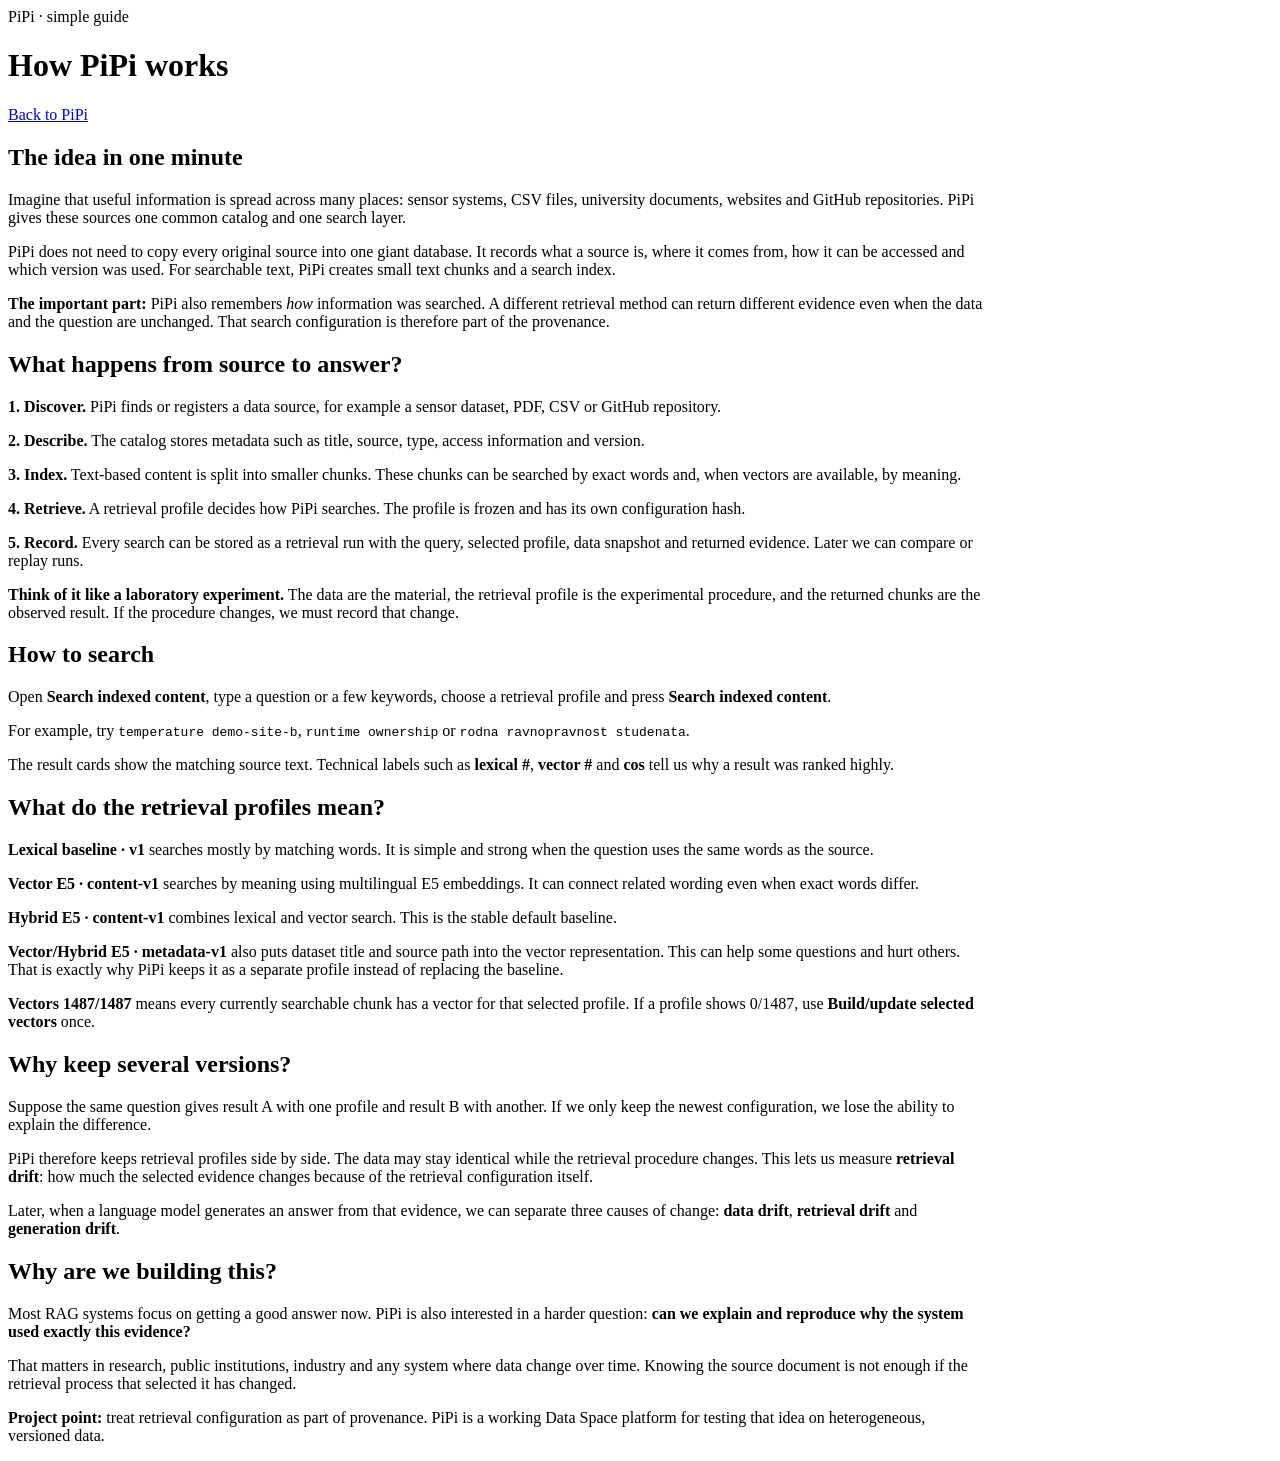
==== web/tutorial.html @ 73e10e8e "Add simple PiPi one-page tutorial" ====
<!doctype html>
<html lang="en">
<head>
  <meta charset="utf-8">
  <meta name="viewport" content="width=device-width, initial-scale=1">
  <title>PiPi Data Space · Simple Guide</title>
  <link rel="stylesheet" href="/portal/styles.css">
</head>
<body>
  <main class="shell" style="max-width:980px">
    <header class="topbar">
      <div>
        <div class="eyebrow">PiPi · simple guide</div>
        <h1>How PiPi works</h1>
      </div>
      <div class="top-actions">
        <a class="button-link" href="/portal/">Back to PiPi</a>
      </div>
    </header>

    <section class="card">
      <h2>The idea in one minute</h2>
      <p>Imagine that useful information is spread across many places: sensor systems, CSV files, university documents, websites and GitHub repositories. PiPi gives these sources one common catalog and one search layer.</p>
      <p>PiPi does not need to copy every original source into one giant database. It records what a source is, where it comes from, how it can be accessed and which version was used. For searchable text, PiPi creates small text chunks and a search index.</p>
      <p><strong>The important part:</strong> PiPi also remembers <em>how</em> information was searched. A different retrieval method can return different evidence even when the data and the question are unchanged. That search configuration is therefore part of the provenance.</p>
    </section>

    <section class="card">
      <h2>What happens from source to answer?</h2>
      <p><strong>1. Discover.</strong> PiPi finds or registers a data source, for example a sensor dataset, PDF, CSV or GitHub repository.</p>
      <p><strong>2. Describe.</strong> The catalog stores metadata such as title, source, type, access information and version.</p>
      <p><strong>3. Index.</strong> Text-based content is split into smaller chunks. These chunks can be searched by exact words and, when vectors are available, by meaning.</p>
      <p><strong>4. Retrieve.</strong> A retrieval profile decides how PiPi searches. The profile is frozen and has its own configuration hash.</p>
      <p><strong>5. Record.</strong> Every search can be stored as a retrieval run with the query, selected profile, data snapshot and returned evidence. Later we can compare or replay runs.</p>
      <div class="policy-note" style="margin-top:12px"><strong>Think of it like a laboratory experiment.</strong> The data are the material, the retrieval profile is the experimental procedure, and the returned chunks are the observed result. If the procedure changes, we must record that change.</div>
    </section>

    <section class="card">
      <h2>How to search</h2>
      <p>Open <strong>Search indexed content</strong>, type a question or a few keywords, choose a retrieval profile and press <strong>Search indexed content</strong>.</p>
      <p>For example, try <code>temperature demo-site-b</code>, <code>runtime ownership</code> or <code>rodna ravnopravnost studenata</code>.</p>
      <p>The result cards show the matching source text. Technical labels such as <strong>lexical #</strong>, <strong>vector #</strong> and <strong>cos</strong> tell us why a result was ranked highly.</p>
    </section>

    <section class="card">
      <h2>What do the retrieval profiles mean?</h2>
      <p><strong>Lexical baseline · v1</strong> searches mostly by matching words. It is simple and strong when the question uses the same words as the source.</p>
      <p><strong>Vector E5 · content-v1</strong> searches by meaning using multilingual E5 embeddings. It can connect related wording even when exact words differ.</p>
      <p><strong>Hybrid E5 · content-v1</strong> combines lexical and vector search. This is the stable default baseline.</p>
      <p><strong>Vector/Hybrid E5 · metadata-v1</strong> also puts dataset title and source path into the vector representation. This can help some questions and hurt others. That is exactly why PiPi keeps it as a separate profile instead of replacing the baseline.</p>
      <div class="policy-note" style="margin-top:12px"><strong>Vectors 1487/1487</strong> means every currently searchable chunk has a vector for that selected profile. If a profile shows 0/1487, use <strong>Build/update selected vectors</strong> once.</div>
    </section>

    <section class="card">
      <h2>Why keep several versions?</h2>
      <p>Suppose the same question gives result A with one profile and result B with another. If we only keep the newest configuration, we lose the ability to explain the difference.</p>
      <p>PiPi therefore keeps retrieval profiles side by side. The data may stay identical while the retrieval procedure changes. This lets us measure <strong>retrieval drift</strong>: how much the selected evidence changes because of the retrieval configuration itself.</p>
      <p>Later, when a language model generates an answer from that evidence, we can separate three causes of change: <strong>data drift</strong>, <strong>retrieval drift</strong> and <strong>generation drift</strong>.</p>
    </section>

    <section class="card">
      <h2>Why are we building this?</h2>
      <p>Most RAG systems focus on getting a good answer now. PiPi is also interested in a harder question: <strong>can we explain and reproduce why the system used exactly this evidence?</strong></p>
      <p>That matters in research, public institutions, industry and any system where data change over time. Knowing the source document is not enough if the retrieval process that selected it has changed.</p>
      <p><strong>Project point:</strong> treat retrieval configuration as part of provenance. PiPi is a working Data Space platform for testing that idea on heterogeneous, versioned data.</p>
    </section>
  </main>
</body>
</html>
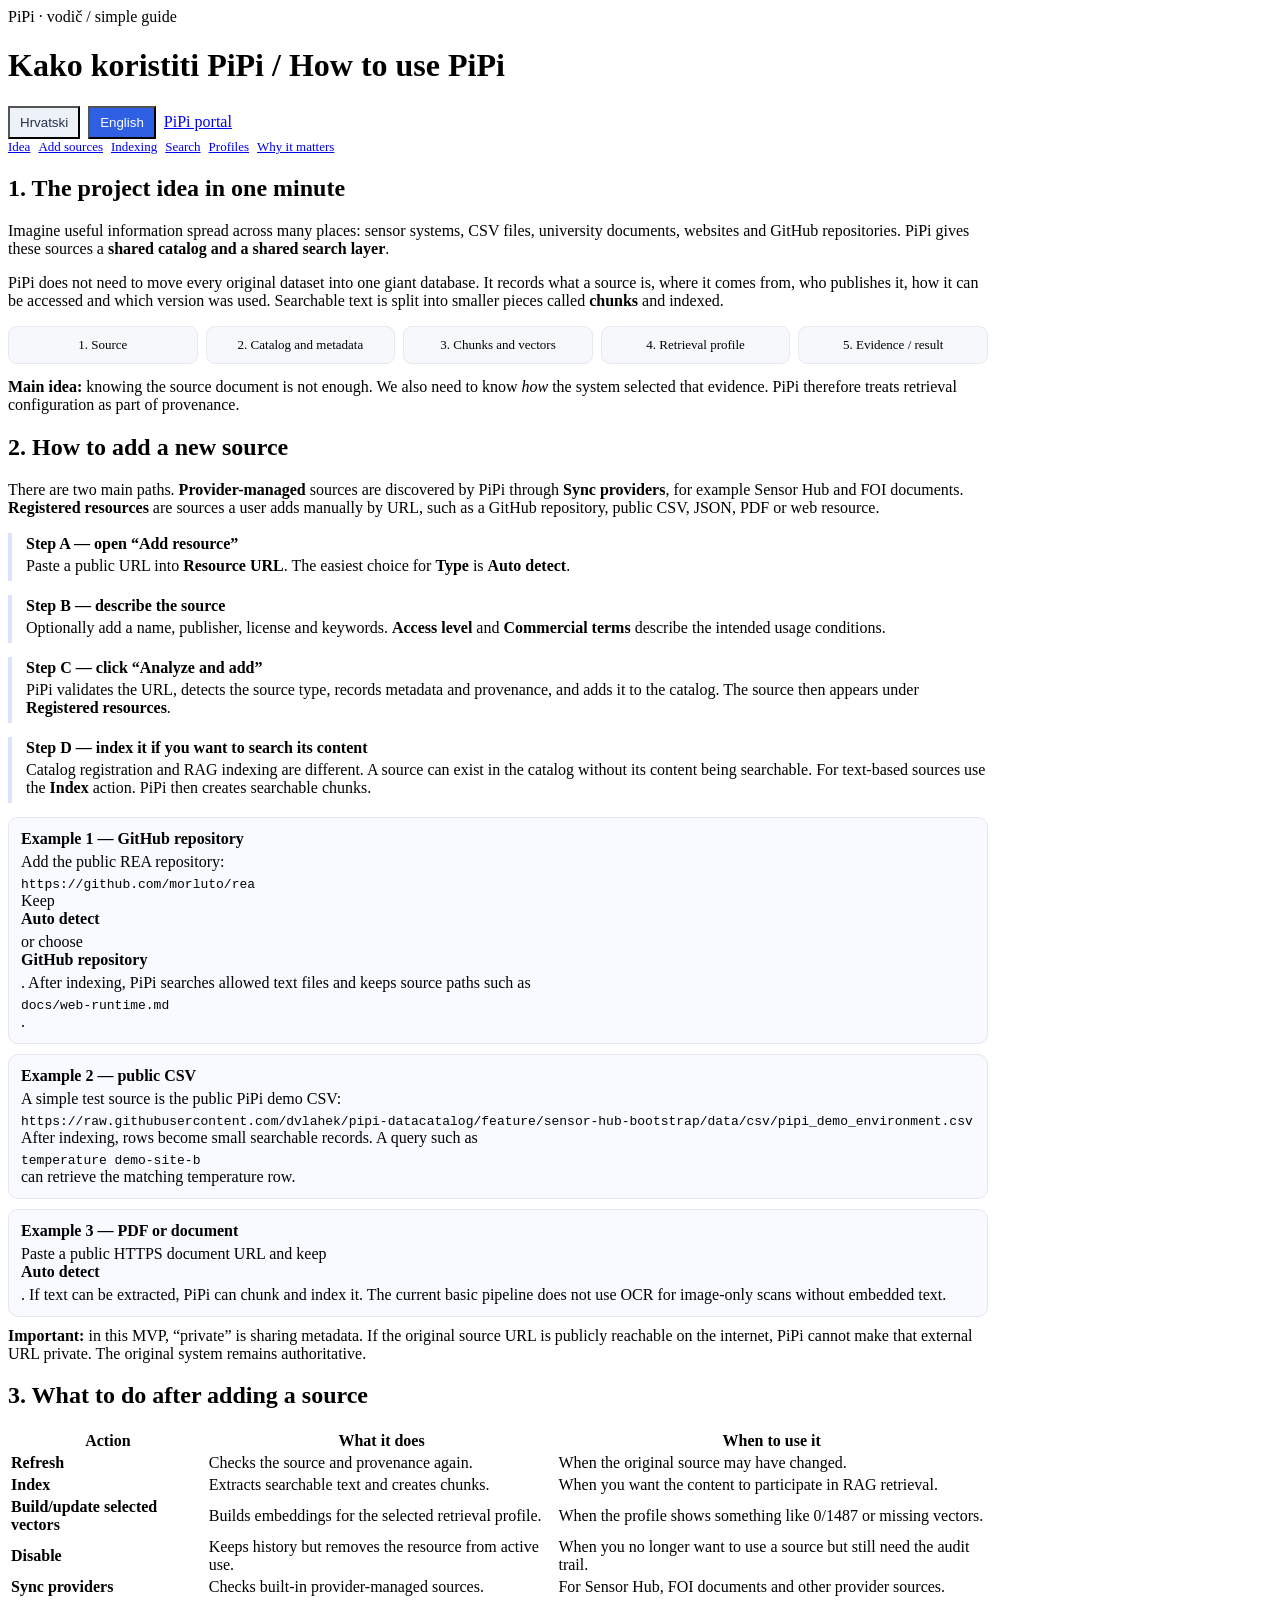
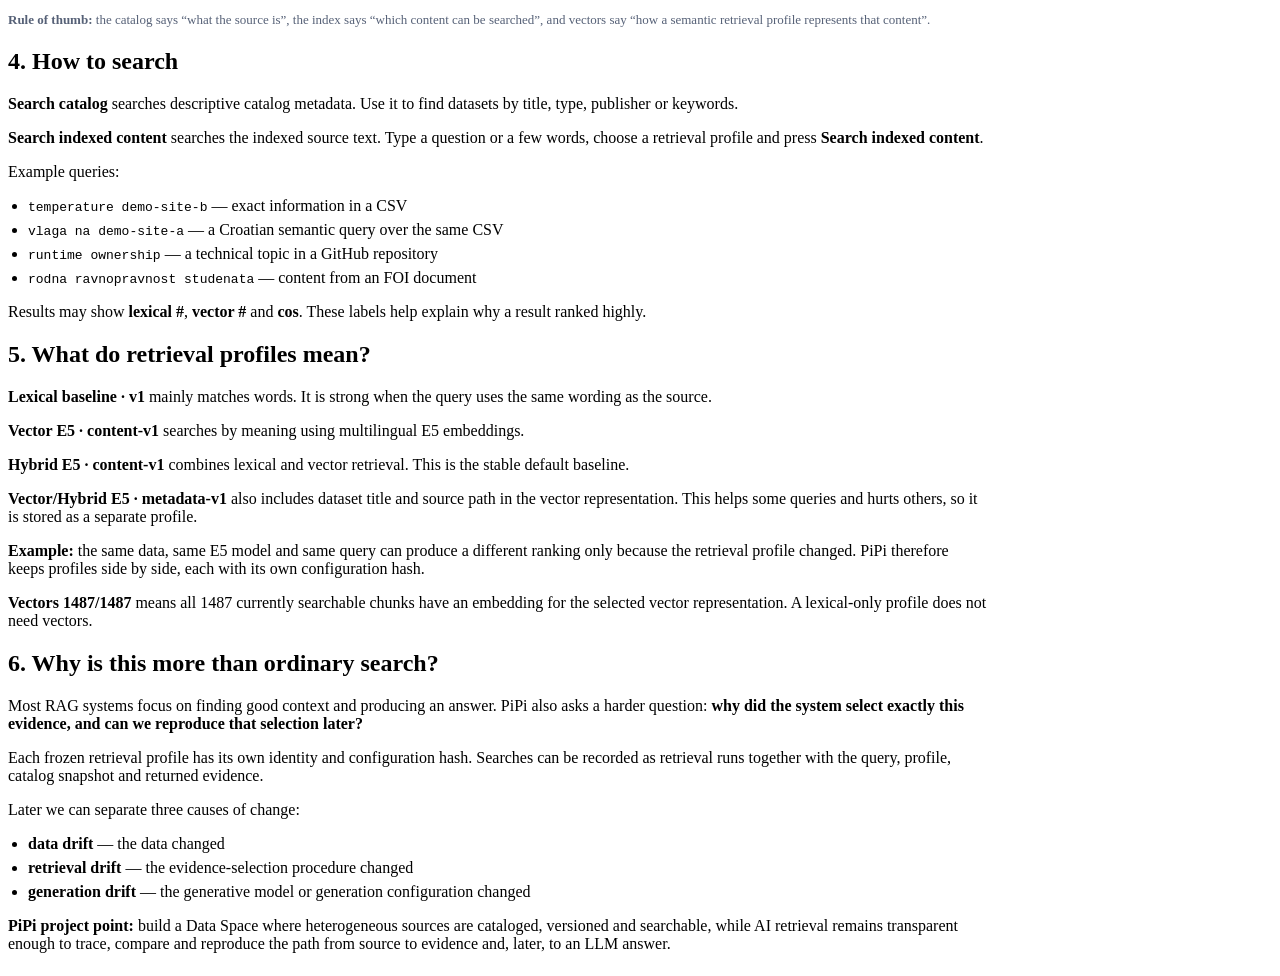
==== commit 98edc10f: "Expand PiPi tutorial with Croatian and English source onboarding guide" ====
--- a/web/tutorial.html
+++ b/web/tutorial.html
@@ -1,69 +1,220 @@
 <!doctype html>
-<html lang="en">
+<html lang="hr">
 <head>
   <meta charset="utf-8">
   <meta name="viewport" content="width=device-width, initial-scale=1">
-  <title>PiPi Data Space · Simple Guide</title>
+  <title>PiPi Data Space · Vodič / Guide</title>
   <link rel="stylesheet" href="/portal/styles.css">
+  <style>
+    .tutorial-shell{max-width:980px}.tutorial-actions{display:flex;gap:8px;align-items:center;flex-wrap:wrap}.tutorial-actions button{padding:7px 10px}.tutorial-actions button.active{background:#2f5fe3;color:#fff}.tutorial-actions button:not(.active){background:#edf1f8;color:#283247}.tutorial-nav{display:flex;gap:8px;flex-wrap:wrap;margin:0 0 18px}.tutorial-nav a{font-size:13px}.tutorial-step{border-left:4px solid #dbe4ff;padding:2px 0 2px 14px;margin:14px 0}.tutorial-step h3{margin:0 0 4px;font-size:16px}.tutorial-step p{margin:4px 0}.tutorial-example{margin:10px 0;padding:12px;border:1px solid #e3e7ef;border-radius:10px;background:#f8faff}.tutorial-example strong{display:block;margin-bottom:5px}.tutorial-example code{display:block;white-space:pre-wrap;overflow-wrap:anywhere;margin-top:6px}.tutorial-flow{display:grid;grid-template-columns:repeat(5,minmax(0,1fr));gap:8px;margin:14px 0}.tutorial-flow div{padding:10px;border-radius:9px;background:#f6f8fb;border:1px solid #e5e9f0;text-align:center;font-size:13px}.tutorial-table{margin-top:10px}.tutorial-table th{text-transform:none;letter-spacing:0}.language-block[hidden]{display:none!important}.quick-rule{font-size:13px;color:#566177}.tutorial-list{padding-left:20px}.tutorial-list li{margin:6px 0}@media(max-width:760px){.tutorial-flow{grid-template-columns:1fr}.tutorial-actions{justify-content:flex-start}.topbar{gap:16px}}
+  </style>
 </head>
 <body>
-  <main class="shell" style="max-width:980px">
+  <main class="shell tutorial-shell">
     <header class="topbar">
       <div>
-        <div class="eyebrow">PiPi · simple guide</div>
-        <h1>How PiPi works</h1>
+        <div class="eyebrow">PiPi · vodič / simple guide</div>
+        <h1>Kako koristiti PiPi / How to use PiPi</h1>
       </div>
-      <div class="top-actions">
-        <a class="button-link" href="/portal/">Back to PiPi</a>
+      <div class="top-actions tutorial-actions">
+        <button id="langHr" class="active" type="button">Hrvatski</button>
+        <button id="langEn" type="button">English</button>
+        <a class="button-link" href="/portal/">PiPi portal</a>
       </div>
     </header>
 
-    <section class="card">
-      <h2>The idea in one minute</h2>
-      <p>Imagine that useful information is spread across many places: sensor systems, CSV files, university documents, websites and GitHub repositories. PiPi gives these sources one common catalog and one search layer.</p>
-      <p>PiPi does not need to copy every original source into one giant database. It records what a source is, where it comes from, how it can be accessed and which version was used. For searchable text, PiPi creates small text chunks and a search index.</p>
-      <p><strong>The important part:</strong> PiPi also remembers <em>how</em> information was searched. A different retrieval method can return different evidence even when the data and the question are unchanged. That search configuration is therefore part of the provenance.</p>
+    <section class="language-block" data-lang="hr">
+      <nav class="tutorial-nav" aria-label="Sadržaj">
+        <a class="button-link" href="#hr-idea">Ideja</a>
+        <a class="button-link" href="#hr-sources">Dodavanje izvora</a>
+        <a class="button-link" href="#hr-index">Indeksiranje</a>
+        <a class="button-link" href="#hr-search">Pretraživanje</a>
+        <a class="button-link" href="#hr-profiles">Profili</a>
+        <a class="button-link" href="#hr-why">Zašto je to važno</a>
+      </nav>
+
+      <section class="card" id="hr-idea">
+        <h2>1. Ideja projekta u jednoj minuti</h2>
+        <p>Zamisli da su korisne informacije razbacane po mnogo mjesta: senzori, CSV datoteke, fakultetski dokumenti, web stranice i GitHub repozitoriji. PiPi im daje <strong>zajednički katalog i zajednički način pretraživanja</strong>.</p>
+        <p>PiPi ne mora sve originalne podatke preseliti u jednu ogromnu bazu. Pamti što je izvor, gdje se nalazi, tko ga objavljuje, kako mu se pristupa i koja je verzija korištena. Za tekst koji želimo pretraživati PiPi radi manje dijelove teksta, odnosno <strong>chunkove</strong>, i gradi indeks.</p>
+        <div class="tutorial-flow" aria-label="PiPi tok">
+          <div>1. Izvor</div><div>2. Katalog i metadata</div><div>3. Chunkovi i vektori</div><div>4. Retrieval profil</div><div>5. Dokaz / rezultat</div>
+        </div>
+        <div class="policy-note"><strong>Glavna ideja:</strong> nije dovoljno znati samo iz kojeg je dokumenta informacija došla. Važno je znati i <em>kako</em> je sustav baš taj dokaz pronašao. Zato PiPi tretira retrieval konfiguraciju kao dio provenancea, odnosno podrijetla rezultata.</div>
+      </section>
+
+      <section class="card" id="hr-sources">
+        <h2>2. Kako dodati novi izvor</h2>
+        <p>Postoje dva osnovna načina. <strong>Provider-managed</strong> izvore PiPi pronalazi automatski kroz <strong>Sync providers</strong>. To su, primjerice, Sensor Hub i FOI dokumenti. <strong>Registered resources</strong> su izvori koje korisnik ručno dodaje URL-om, primjerice GitHub repozitorij, javni CSV, JSON, PDF ili web resurs.</p>
+
+        <div class="tutorial-step"><h3>Korak A — otvori “Add resource”</h3><p>U polje <strong>Resource URL</strong> zalijepi javni URL izvora. Za <strong>Type</strong> je najjednostavnije ostaviti <strong>Auto detect</strong>.</p></div>
+        <div class="tutorial-step"><h3>Korak B — opiši izvor</h3><p>Po želji dodaj naziv, publisher, licencu i keywords. <strong>Access level</strong> i <strong>Commercial terms</strong> opisuju uvjete korištenja izvora.</p></div>
+        <div class="tutorial-step"><h3>Korak C — klikni “Analyze and add”</h3><p>PiPi provjeri URL, prepozna vrstu izvora, zabilježi metadata i provenance te ga doda u katalog. Izvor se zatim vidi u tablici <strong>Registered resources</strong>.</p></div>
+        <div class="tutorial-step"><h3>Korak D — indeksiraj izvor ako želiš pretraživati sadržaj</h3><p>Katalogizacija i RAG indeksiranje nisu isto. Izvor može biti u katalogu, a da njegov sadržaj još nije indeksiran. Za tekstualne izvore koristi akciju <strong>Index</strong>. Nakon toga dobivamo chunkove koje retrieval može koristiti.</p></div>
+
+        <div class="tutorial-example"><strong>Primjer 1 — GitHub repozitorij</strong><span>Možeš dodati javni repozitorij REA:</span><code>https://github.com/morluto/rea</code><span>Type može ostati <strong>Auto detect</strong> ili se ručno postaviti na <strong>GitHub repository</strong>. Nakon indeksiranja PiPi pretražuje dopuštene tekstualne datoteke repozitorija i pamti putanju datoteke, npr. <code>docs/web-runtime.md</code>.</span></div>
+
+        <div class="tutorial-example"><strong>Primjer 2 — javni CSV</strong><span>Za test može se koristiti javna CSV datoteka iz PiPi repozitorija:</span><code>https://raw.githubusercontent.com/dvlahek/pipi-datacatalog/feature/sensor-hub-bootstrap/data/csv/pipi_demo_environment.csv</code><span>Nakon indeksiranja svaki red može postati mali pretraživi zapis, pa upit <code>temperature demo-site-b</code> može pronaći vrijednost temperature za tu lokaciju.</span></div>
+
+        <div class="tutorial-example"><strong>Primjer 3 — PDF ili dokument</strong><span>Zalijepi javni HTTPS URL dokumenta i ostavi <strong>Auto detect</strong>. Ako je tekst moguće izvući, PiPi ga može podijeliti u chunkove i indeksirati. Trenutačni osnovni pipeline ne koristi OCR za skenirane slike bez ugrađenog teksta.</span></div>
+
+        <div class="policy-note"><strong>Važno:</strong> oznaka “private” u ovom MVP-u je metadata o pravilima dijeljenja. Ako je originalni URL javno dostupan na internetu, PiPi ga time ne može učiniti privatnim. Izvor ostaje pod kontrolom izvornog sustava.</div>
+      </section>
+
+      <section class="card" id="hr-index">
+        <h2>3. Što napraviti nakon dodavanja izvora</h2>
+        <table class="tutorial-table">
+          <thead><tr><th>Akcija</th><th>Što radi</th><th>Kada je koristiš</th></tr></thead>
+          <tbody>
+            <tr><td><strong>Refresh</strong></td><td>Ponovno provjerava izvor i provenance.</td><td>Kada se originalni izvor mogao promijeniti.</td></tr>
+            <tr><td><strong>Index</strong></td><td>Izvlači pretraživi tekst i radi chunkove.</td><td>Kada želiš da sadržaj ulazi u RAG pretraživanje.</td></tr>
+            <tr><td><strong>Build/update selected vectors</strong></td><td>Gradi embeddinge za trenutačno odabrani retrieval profil.</td><td>Kada profil pokazuje npr. 0/1487 ili mu nedostaju vektori.</td></tr>
+            <tr><td><strong>Disable</strong></td><td>Zadržava povijest, ali isključuje resurs iz aktivnog korištenja.</td><td>Kada izvor više ne želiš koristiti, ali ne želiš izgubiti audit trag.</td></tr>
+            <tr><td><strong>Sync providers</strong></td><td>Provjerava izvore kojima upravljaju ugrađeni provideri.</td><td>Za Sensor Hub, FOI documents i druge provider-managed izvore.</td></tr>
+          </tbody>
+        </table>
+        <p class="quick-rule"><strong>Pravilo:</strong> katalog govori “što izvor jest”, indeks govori “koji se sadržaj može pretraživati”, a vektori govore “kako ga određeni semantic retrieval profil predstavlja”.</p>
+      </section>
+
+      <section class="card" id="hr-search">
+        <h2>4. Kako pretraživati</h2>
+        <p><strong>Search catalog</strong> pretražuje opisne podatke kataloga. Koristi ga kada tražiš dataset prema nazivu, tipu, publisheru ili ključnim riječima.</p>
+        <p><strong>Search indexed content</strong> pretražuje stvarni indeksirani tekst. Upiši pitanje ili nekoliko riječi, odaberi retrieval profil i klikni <strong>Search indexed content</strong>.</p>
+        <p>Primjeri upita:</p>
+        <ul class="tutorial-list">
+          <li><code>temperature demo-site-b</code> — konkretna vrijednost u CSV-u</li>
+          <li><code>vlaga na demo-site-a</code> — hrvatski semantički upit nad istim CSV-om</li>
+          <li><code>runtime ownership</code> — tehnička tema u GitHub repozitoriju</li>
+          <li><code>rodna ravnopravnost studenata</code> — sadržaj FOI dokumenta</li>
+        </ul>
+        <p>Rezultati mogu pokazivati oznake <strong>lexical #</strong>, <strong>vector #</strong> i <strong>cos</strong>. One pomažu objasniti zašto je rezultat visoko rangiran.</p>
+      </section>
+
+      <section class="card" id="hr-profiles">
+        <h2>5. Što znače retrieval profili?</h2>
+        <p><strong>Lexical baseline · v1</strong> traži uglavnom podudaranje riječi. Dobar je kada upit koristi iste riječi kao izvor.</p>
+        <p><strong>Vector E5 · content-v1</strong> traži po značenju koristeći multilingual E5 embeddinge.</p>
+        <p><strong>Hybrid E5 · content-v1</strong> kombinira lexical i vector retrieval. To je naš stabilni default baseline.</p>
+        <p><strong>Vector/Hybrid E5 · metadata-v1</strong> u vektorsku reprezentaciju dodaje i naslov dataseta te putanju izvora. To nekim upitima pomaže, a nekima odmaže, zato se profil čuva odvojeno.</p>
+        <div class="policy-note"><strong>Primjer:</strong> isti podaci, isti E5 model i isti upit mogu dati drukčiji poredak samo zato što je promijenjen retrieval profil. PiPi zato ne prepisuje staru verziju nego obje čuva paralelno s vlastitim configuration hashom.</div>
+        <p><strong>Vectors 1487/1487</strong> znači da svih 1487 trenutačno pretraživih chunkova ima embedding za odabranu vektorsku reprezentaciju. Lexical profil ne treba vektore.</p>
+      </section>
+
+      <section class="card" id="hr-why">
+        <h2>6. Zašto je ovo više od običnog searcha?</h2>
+        <p>Većina RAG sustava želi samo pronaći dobar kontekst i dati odgovor. PiPi želi moći odgovoriti i na drugo pitanje: <strong>zašto je sustav izabrao baš ovaj dokaz i možemo li to kasnije reproducirati?</strong></p>
+        <p>Svaki zamrznuti retrieval profil ima svoj identitet i configuration hash. Pretrage se mogu zapisivati kao retrieval runs zajedno s upitom, profilom, snapshotom kataloga i vraćenim dokazima.</p>
+        <p>Kasnije možemo razlikovati tri razloga promjene odgovora:</p>
+        <ul class="tutorial-list"><li><strong>data drift</strong> — promijenili su se podaci</li><li><strong>retrieval drift</strong> — promijenio se način pronalaska dokaza</li><li><strong>generation drift</strong> — promijenio se generativni model ili njegova konfiguracija</li></ul>
+        <div class="policy-note"><strong>Poanta PiPi projekta:</strong> izgraditi Data Space u kojem su heterogeni izvori katalogizirani, verzionirani i pretraživi, ali i u kojem je AI retrieval dovoljno transparentan da možemo pratiti, usporediti i reproducirati put od izvora do dokaza, a kasnije i do LLM odgovora.</div>
+      </section>
     </section>
 
-    <section class="card">
-      <h2>What happens from source to answer?</h2>
-      <p><strong>1. Discover.</strong> PiPi finds or registers a data source, for example a sensor dataset, PDF, CSV or GitHub repository.</p>
-      <p><strong>2. Describe.</strong> The catalog stores metadata such as title, source, type, access information and version.</p>
-      <p><strong>3. Index.</strong> Text-based content is split into smaller chunks. These chunks can be searched by exact words and, when vectors are available, by meaning.</p>
-      <p><strong>4. Retrieve.</strong> A retrieval profile decides how PiPi searches. The profile is frozen and has its own configuration hash.</p>
-      <p><strong>5. Record.</strong> Every search can be stored as a retrieval run with the query, selected profile, data snapshot and returned evidence. Later we can compare or replay runs.</p>
-      <div class="policy-note" style="margin-top:12px"><strong>Think of it like a laboratory experiment.</strong> The data are the material, the retrieval profile is the experimental procedure, and the returned chunks are the observed result. If the procedure changes, we must record that change.</div>
-    </section>
-
-    <section class="card">
-      <h2>How to search</h2>
-      <p>Open <strong>Search indexed content</strong>, type a question or a few keywords, choose a retrieval profile and press <strong>Search indexed content</strong>.</p>
-      <p>For example, try <code>temperature demo-site-b</code>, <code>runtime ownership</code> or <code>rodna ravnopravnost studenata</code>.</p>
-      <p>The result cards show the matching source text. Technical labels such as <strong>lexical #</strong>, <strong>vector #</strong> and <strong>cos</strong> tell us why a result was ranked highly.</p>
-    </section>
-
-    <section class="card">
-      <h2>What do the retrieval profiles mean?</h2>
-      <p><strong>Lexical baseline · v1</strong> searches mostly by matching words. It is simple and strong when the question uses the same words as the source.</p>
-      <p><strong>Vector E5 · content-v1</strong> searches by meaning using multilingual E5 embeddings. It can connect related wording even when exact words differ.</p>
-      <p><strong>Hybrid E5 · content-v1</strong> combines lexical and vector search. This is the stable default baseline.</p>
-      <p><strong>Vector/Hybrid E5 · metadata-v1</strong> also puts dataset title and source path into the vector representation. This can help some questions and hurt others. That is exactly why PiPi keeps it as a separate profile instead of replacing the baseline.</p>
-      <div class="policy-note" style="margin-top:12px"><strong>Vectors 1487/1487</strong> means every currently searchable chunk has a vector for that selected profile. If a profile shows 0/1487, use <strong>Build/update selected vectors</strong> once.</div>
-    </section>
-
-    <section class="card">
-      <h2>Why keep several versions?</h2>
-      <p>Suppose the same question gives result A with one profile and result B with another. If we only keep the newest configuration, we lose the ability to explain the difference.</p>
-      <p>PiPi therefore keeps retrieval profiles side by side. The data may stay identical while the retrieval procedure changes. This lets us measure <strong>retrieval drift</strong>: how much the selected evidence changes because of the retrieval configuration itself.</p>
-      <p>Later, when a language model generates an answer from that evidence, we can separate three causes of change: <strong>data drift</strong>, <strong>retrieval drift</strong> and <strong>generation drift</strong>.</p>
-    </section>
-
-    <section class="card">
-      <h2>Why are we building this?</h2>
-      <p>Most RAG systems focus on getting a good answer now. PiPi is also interested in a harder question: <strong>can we explain and reproduce why the system used exactly this evidence?</strong></p>
-      <p>That matters in research, public institutions, industry and any system where data change over time. Knowing the source document is not enough if the retrieval process that selected it has changed.</p>
-      <p><strong>Project point:</strong> treat retrieval configuration as part of provenance. PiPi is a working Data Space platform for testing that idea on heterogeneous, versioned data.</p>
+    <section class="language-block" data-lang="en" hidden>
+      <nav class="tutorial-nav" aria-label="Contents">
+        <a class="button-link" href="#en-idea">Idea</a>
+        <a class="button-link" href="#en-sources">Add sources</a>
+        <a class="button-link" href="#en-index">Indexing</a>
+        <a class="button-link" href="#en-search">Search</a>
+        <a class="button-link" href="#en-profiles">Profiles</a>
+        <a class="button-link" href="#en-why">Why it matters</a>
+      </nav>
+
+      <section class="card" id="en-idea">
+        <h2>1. The project idea in one minute</h2>
+        <p>Imagine useful information spread across many places: sensor systems, CSV files, university documents, websites and GitHub repositories. PiPi gives these sources a <strong>shared catalog and a shared search layer</strong>.</p>
+        <p>PiPi does not need to move every original dataset into one giant database. It records what a source is, where it comes from, who publishes it, how it can be accessed and which version was used. Searchable text is split into smaller pieces called <strong>chunks</strong> and indexed.</p>
+        <div class="tutorial-flow" aria-label="PiPi flow">
+          <div>1. Source</div><div>2. Catalog and metadata</div><div>3. Chunks and vectors</div><div>4. Retrieval profile</div><div>5. Evidence / result</div>
+        </div>
+        <div class="policy-note"><strong>Main idea:</strong> knowing the source document is not enough. We also need to know <em>how</em> the system selected that evidence. PiPi therefore treats retrieval configuration as part of provenance.</div>
+      </section>
+
+      <section class="card" id="en-sources">
+        <h2>2. How to add a new source</h2>
+        <p>There are two main paths. <strong>Provider-managed</strong> sources are discovered by PiPi through <strong>Sync providers</strong>, for example Sensor Hub and FOI documents. <strong>Registered resources</strong> are sources a user adds manually by URL, such as a GitHub repository, public CSV, JSON, PDF or web resource.</p>
+
+        <div class="tutorial-step"><h3>Step A — open “Add resource”</h3><p>Paste a public URL into <strong>Resource URL</strong>. The easiest choice for <strong>Type</strong> is <strong>Auto detect</strong>.</p></div>
+        <div class="tutorial-step"><h3>Step B — describe the source</h3><p>Optionally add a name, publisher, license and keywords. <strong>Access level</strong> and <strong>Commercial terms</strong> describe the intended usage conditions.</p></div>
+        <div class="tutorial-step"><h3>Step C — click “Analyze and add”</h3><p>PiPi validates the URL, detects the source type, records metadata and provenance, and adds it to the catalog. The source then appears under <strong>Registered resources</strong>.</p></div>
+        <div class="tutorial-step"><h3>Step D — index it if you want to search its content</h3><p>Catalog registration and RAG indexing are different. A source can exist in the catalog without its content being searchable. For text-based sources use the <strong>Index</strong> action. PiPi then creates searchable chunks.</p></div>
+
+        <div class="tutorial-example"><strong>Example 1 — GitHub repository</strong><span>Add the public REA repository:</span><code>https://github.com/morluto/rea</code><span>Keep <strong>Auto detect</strong> or choose <strong>GitHub repository</strong>. After indexing, PiPi searches allowed text files and keeps source paths such as <code>docs/web-runtime.md</code>.</span></div>
+
+        <div class="tutorial-example"><strong>Example 2 — public CSV</strong><span>A simple test source is the public PiPi demo CSV:</span><code>https://raw.githubusercontent.com/dvlahek/pipi-datacatalog/feature/sensor-hub-bootstrap/data/csv/pipi_demo_environment.csv</code><span>After indexing, rows become small searchable records. A query such as <code>temperature demo-site-b</code> can retrieve the matching temperature row.</span></div>
+
+        <div class="tutorial-example"><strong>Example 3 — PDF or document</strong><span>Paste a public HTTPS document URL and keep <strong>Auto detect</strong>. If text can be extracted, PiPi can chunk and index it. The current basic pipeline does not use OCR for image-only scans without embedded text.</span></div>
+
+        <div class="policy-note"><strong>Important:</strong> in this MVP, “private” is sharing metadata. If the original source URL is publicly reachable on the internet, PiPi cannot make that external URL private. The original system remains authoritative.</div>
+      </section>
+
+      <section class="card" id="en-index">
+        <h2>3. What to do after adding a source</h2>
+        <table class="tutorial-table">
+          <thead><tr><th>Action</th><th>What it does</th><th>When to use it</th></tr></thead>
+          <tbody>
+            <tr><td><strong>Refresh</strong></td><td>Checks the source and provenance again.</td><td>When the original source may have changed.</td></tr>
+            <tr><td><strong>Index</strong></td><td>Extracts searchable text and creates chunks.</td><td>When you want the content to participate in RAG retrieval.</td></tr>
+            <tr><td><strong>Build/update selected vectors</strong></td><td>Builds embeddings for the selected retrieval profile.</td><td>When the profile shows something like 0/1487 or missing vectors.</td></tr>
+            <tr><td><strong>Disable</strong></td><td>Keeps history but removes the resource from active use.</td><td>When you no longer want to use a source but still need the audit trail.</td></tr>
+            <tr><td><strong>Sync providers</strong></td><td>Checks built-in provider-managed sources.</td><td>For Sensor Hub, FOI documents and other provider sources.</td></tr>
+          </tbody>
+        </table>
+        <p class="quick-rule"><strong>Rule of thumb:</strong> the catalog says “what the source is”, the index says “which content can be searched”, and vectors say “how a semantic retrieval profile represents that content”.</p>
+      </section>
+
+      <section class="card" id="en-search">
+        <h2>4. How to search</h2>
+        <p><strong>Search catalog</strong> searches descriptive catalog metadata. Use it to find datasets by title, type, publisher or keywords.</p>
+        <p><strong>Search indexed content</strong> searches the indexed source text. Type a question or a few words, choose a retrieval profile and press <strong>Search indexed content</strong>.</p>
+        <p>Example queries:</p>
+        <ul class="tutorial-list">
+          <li><code>temperature demo-site-b</code> — exact information in a CSV</li>
+          <li><code>vlaga na demo-site-a</code> — a Croatian semantic query over the same CSV</li>
+          <li><code>runtime ownership</code> — a technical topic in a GitHub repository</li>
+          <li><code>rodna ravnopravnost studenata</code> — content from an FOI document</li>
+        </ul>
+        <p>Results may show <strong>lexical #</strong>, <strong>vector #</strong> and <strong>cos</strong>. These labels help explain why a result ranked highly.</p>
+      </section>
+
+      <section class="card" id="en-profiles">
+        <h2>5. What do retrieval profiles mean?</h2>
+        <p><strong>Lexical baseline · v1</strong> mainly matches words. It is strong when the query uses the same wording as the source.</p>
+        <p><strong>Vector E5 · content-v1</strong> searches by meaning using multilingual E5 embeddings.</p>
+        <p><strong>Hybrid E5 · content-v1</strong> combines lexical and vector retrieval. This is the stable default baseline.</p>
+        <p><strong>Vector/Hybrid E5 · metadata-v1</strong> also includes dataset title and source path in the vector representation. This helps some queries and hurts others, so it is stored as a separate profile.</p>
+        <div class="policy-note"><strong>Example:</strong> the same data, same E5 model and same query can produce a different ranking only because the retrieval profile changed. PiPi therefore keeps profiles side by side, each with its own configuration hash.</div>
+        <p><strong>Vectors 1487/1487</strong> means all 1487 currently searchable chunks have an embedding for the selected vector representation. A lexical-only profile does not need vectors.</p>
+      </section>
+
+      <section class="card" id="en-why">
+        <h2>6. Why is this more than ordinary search?</h2>
+        <p>Most RAG systems focus on finding good context and producing an answer. PiPi also asks a harder question: <strong>why did the system select exactly this evidence, and can we reproduce that selection later?</strong></p>
+        <p>Each frozen retrieval profile has its own identity and configuration hash. Searches can be recorded as retrieval runs together with the query, profile, catalog snapshot and returned evidence.</p>
+        <p>Later we can separate three causes of change:</p>
+        <ul class="tutorial-list"><li><strong>data drift</strong> — the data changed</li><li><strong>retrieval drift</strong> — the evidence-selection procedure changed</li><li><strong>generation drift</strong> — the generative model or generation configuration changed</li></ul>
+        <div class="policy-note"><strong>PiPi project point:</strong> build a Data Space where heterogeneous sources are cataloged, versioned and searchable, while AI retrieval remains transparent enough to trace, compare and reproduce the path from source to evidence and, later, to an LLM answer.</div>
+      </section>
     </section>
   </main>
+
+  <script>
+    (() => {
+      const buttons = { hr: document.getElementById("langHr"), en: document.getElementById("langEn") };
+      const blocks = [...document.querySelectorAll(".language-block")];
+      function setLanguage(lang) {
+        const active = lang === "en" ? "en" : "hr";
+        document.documentElement.lang = active;
+        blocks.forEach((block) => { block.hidden = block.dataset.lang !== active; });
+        Object.entries(buttons).forEach(([key, button]) => button?.classList.toggle("active", key === active));
+        try { localStorage.setItem("pipiTutorialLanguage", active); } catch (_) {}
+      }
+      buttons.hr?.addEventListener("click", () => setLanguage("hr"));
+      buttons.en?.addEventListener("click", () => setLanguage("en"));
+      let initial = "hr";
+      try { initial = localStorage.getItem("pipiTutorialLanguage") || (navigator.language?.toLowerCase().startsWith("hr") ? "hr" : "en"); } catch (_) {}
+      setLanguage(initial);
+    })();
+  </script>
 </body>
 </html>
